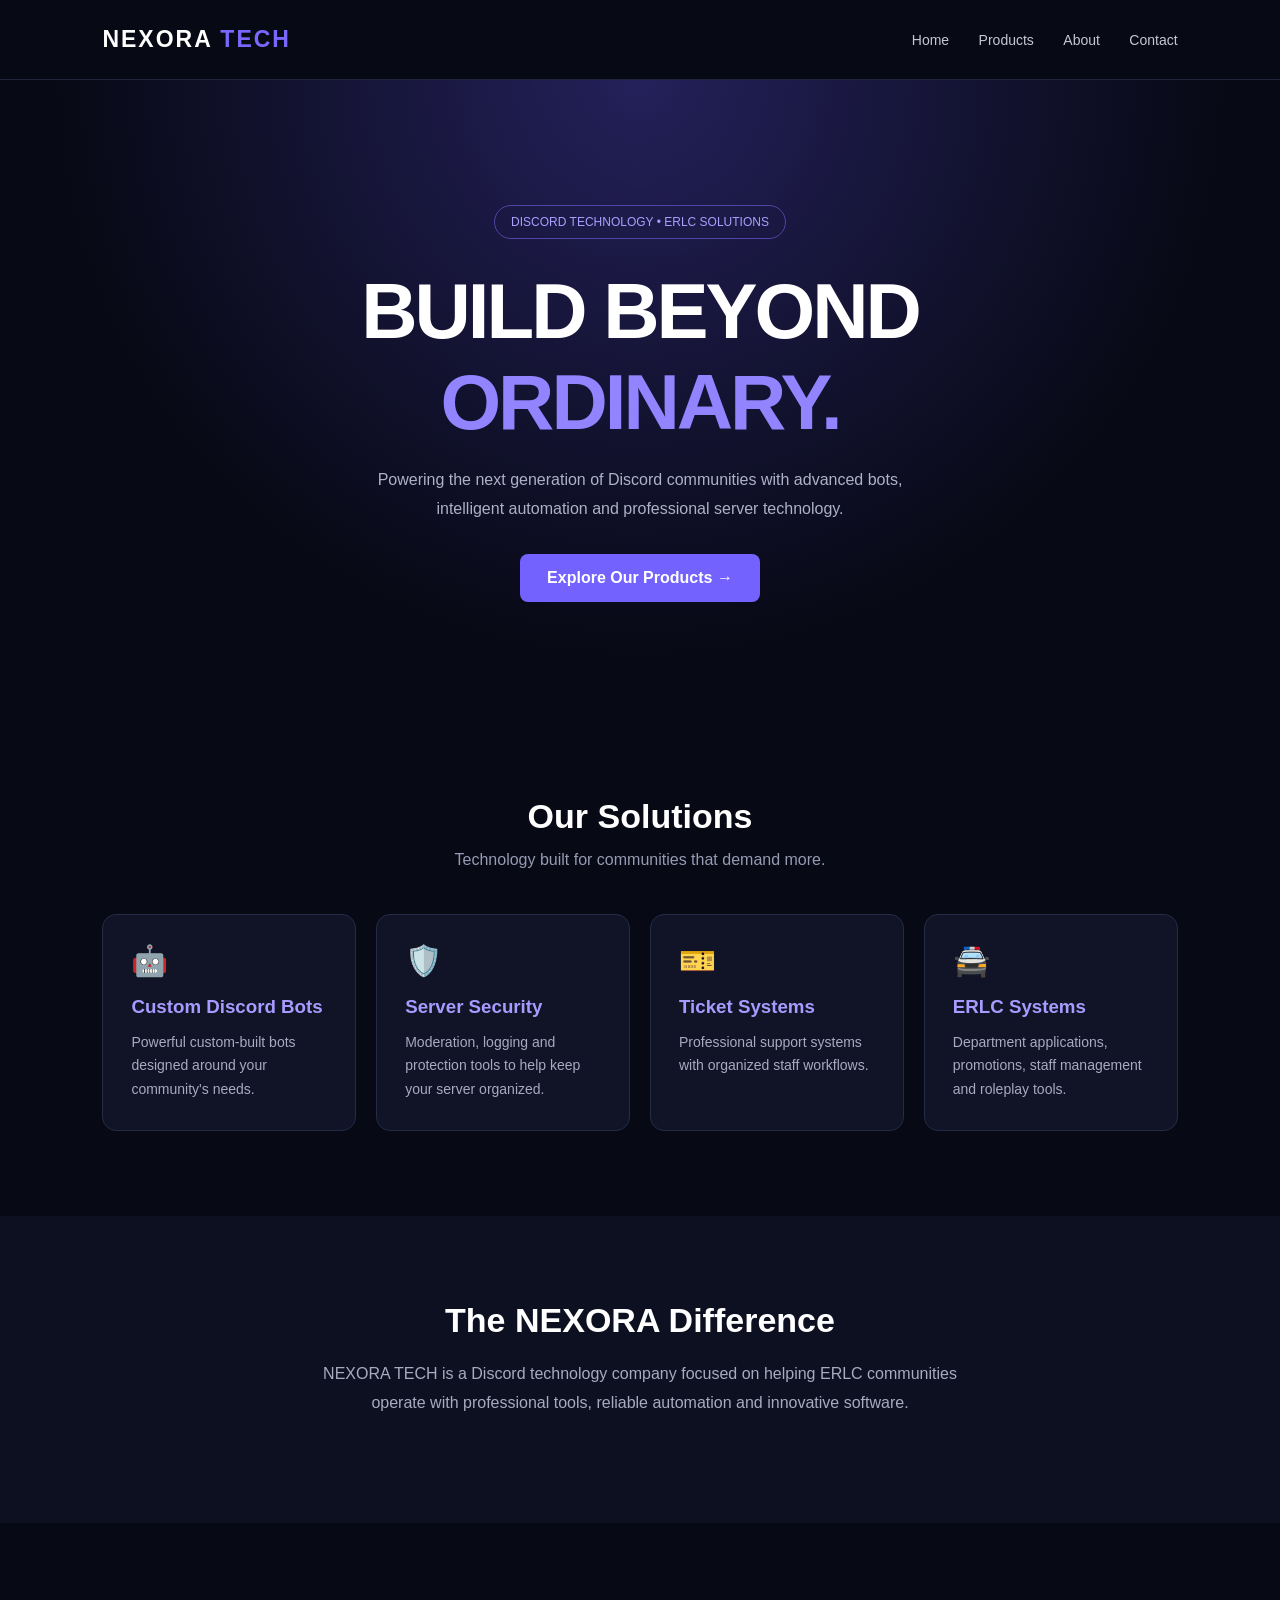
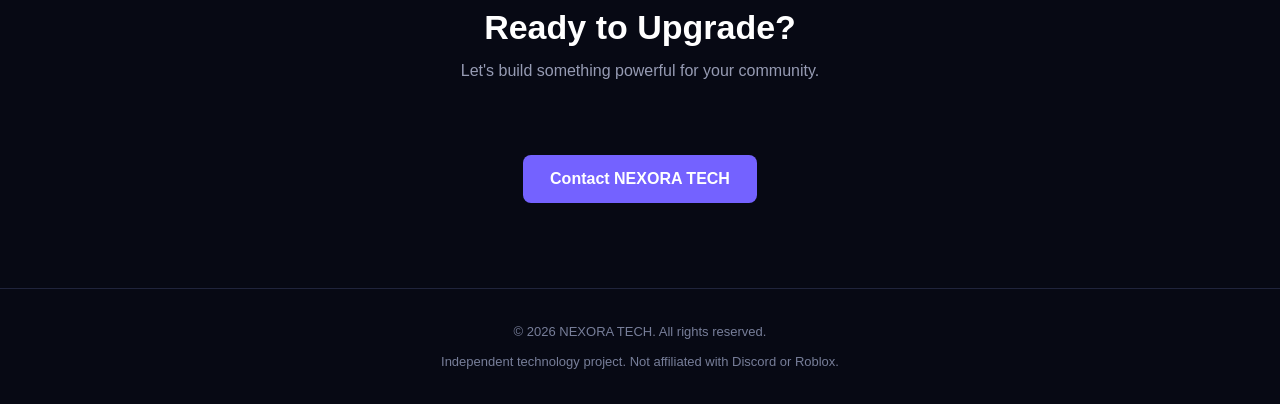
==== index.html @ 5417d14b "Create initial index.html for NEXORA TECH website Initial HTML structure for NEXORA TECH website, in" ====
<!DOCTYPE html>
<html lang="en">
<head>
<meta charset="UTF-8">
<meta name="viewport" content="width=device-width, initial-scale=1.0">
<title>NEXORA TECH | Discord Technology</title>
<meta name="description" content="Premium Discord bots, automation and ERLC technology by NEXORA TECH.">
<style>
*{margin:0;padding:0;box-sizing:border-box}
body{font-family:Arial,sans-serif;background:#070914;color:#fff}
header{height:80px;display:flex;align-items:center;justify-content:space-between;padding:0 8%;border-bottom:1px solid #20243c}
.logo{font-size:23px;font-weight:900;letter-spacing:2px}
.logo span{color:#7868ff}
nav a{color:#c5c7d7;text-decoration:none;margin-left:25px;font-size:14px}
nav a:hover{color:#9385ff}
.hero{text-align:center;padding:125px 20px 110px;background:radial-gradient(ellipse at top,#24205a 0%,#070914 65%)}
.tag{color:#a99fff;border:1px solid #5044a5;padding:9px 16px;border-radius:30px;font-size:12px;display:inline-block}
h1{font-size:clamp(42px,8vw,78px);margin:27px 0 18px;letter-spacing:-3px}
h1 span{color:#9283ff}
.hero p{color:#aeb1c7;max-width:580px;margin:auto;line-height:1.8}
.btn{display:inline-block;margin-top:30px;padding:15px 27px;border-radius:8px;background:#7462ff;color:white;text-decoration:none;font-weight:bold}
section{padding:85px 8%}
.heading{text-align:center;font-size:34px;margin-bottom:15px}
.sub{text-align:center;color:#969bb3;margin-bottom:45px}
.cards{display:grid;grid-template-columns:repeat(auto-fit,minmax(220px,1fr));gap:20px}
.card{background:#101426;border:1px solid #252b47;padding:28px;border-radius:14px}
.card h3{margin-bottom:13px;color:#a99aff}
.card p{color:#a7abc0;line-height:1.7;font-size:14px}
.card .icon{font-size:30px;margin-bottom:18px}
.about{text-align:center;background:#0c1020}
.about p{max-width:650px;margin:20px auto;color:#a7abc0;line-height:1.8}
footer{text-align:center;padding:35px;color:#777e99;border-top:1px solid #20243c;font-size:13px}
@media(max-width:650px){header{padding:0 5%}nav a{margin-left:10px;font-size:12px}.logo{font-size:17px}}
</style>
</head>
<body>
<header>
<div class="logo">NEXORA <span>TECH</span></div>
<nav>
<a href="#home">Home</a>
<a href="#products">Products</a>
<a href="#about">About</a>
<a href="#contact">Contact</a>
</nav>
</header>

<main>
<div class="hero" id="home">
<div class="tag">DISCORD TECHNOLOGY • ERLC SOLUTIONS</div>
<h1>BUILD BEYOND<br><span>ORDINARY.</span></h1>
<p>Powering the next generation of Discord communities with advanced bots, intelligent automation and professional server technology.</p>
<a class="btn" href="#products">Explore Our Products →</a>
</div>

<section id="products">
<h2 class="heading">Our Solutions</h2>
<p class="sub">Technology built for communities that demand more.</p>
<div class="cards">
<div class="card"><div class="icon">🤖</div><h3>Custom Discord Bots</h3><p>Powerful custom-built bots designed around your community's needs.</p></div>
<div class="card"><div class="icon">🛡️</div><h3>Server Security</h3><p>Moderation, logging and protection tools to help keep your server organized.</p></div>
<div class="card"><div class="icon">🎫</div><h3>Ticket Systems</h3><p>Professional support systems with organized staff workflows.</p></div>
<div class="card"><div class="icon">🚔</div><h3>ERLC Systems</h3><p>Department applications, promotions, staff management and roleplay tools.</p></div>
</div>
</section>

<section class="about" id="about">
<h2 class="heading">The NEXORA Difference</h2>
<p>NEXORA TECH is a Discord technology company focused on helping ERLC communities operate with professional tools, reliable automation and innovative software.</p>
</section>

<section id="contact">
<h2 class="heading">Ready to Upgrade?</h2>
<p class="sub">Let's build something powerful for your community.</p>
<div style="text-align:center">
<a class="btn" href="mailto:contact@nexoratech.com">Contact NEXORA TECH</a>
</div>
</section>
</main>

<footer>
© 2026 NEXORA TECH. All rights reserved.<br><br>
Independent technology project. Not affiliated with Discord or Roblox.
</footer>
</body>
</html>
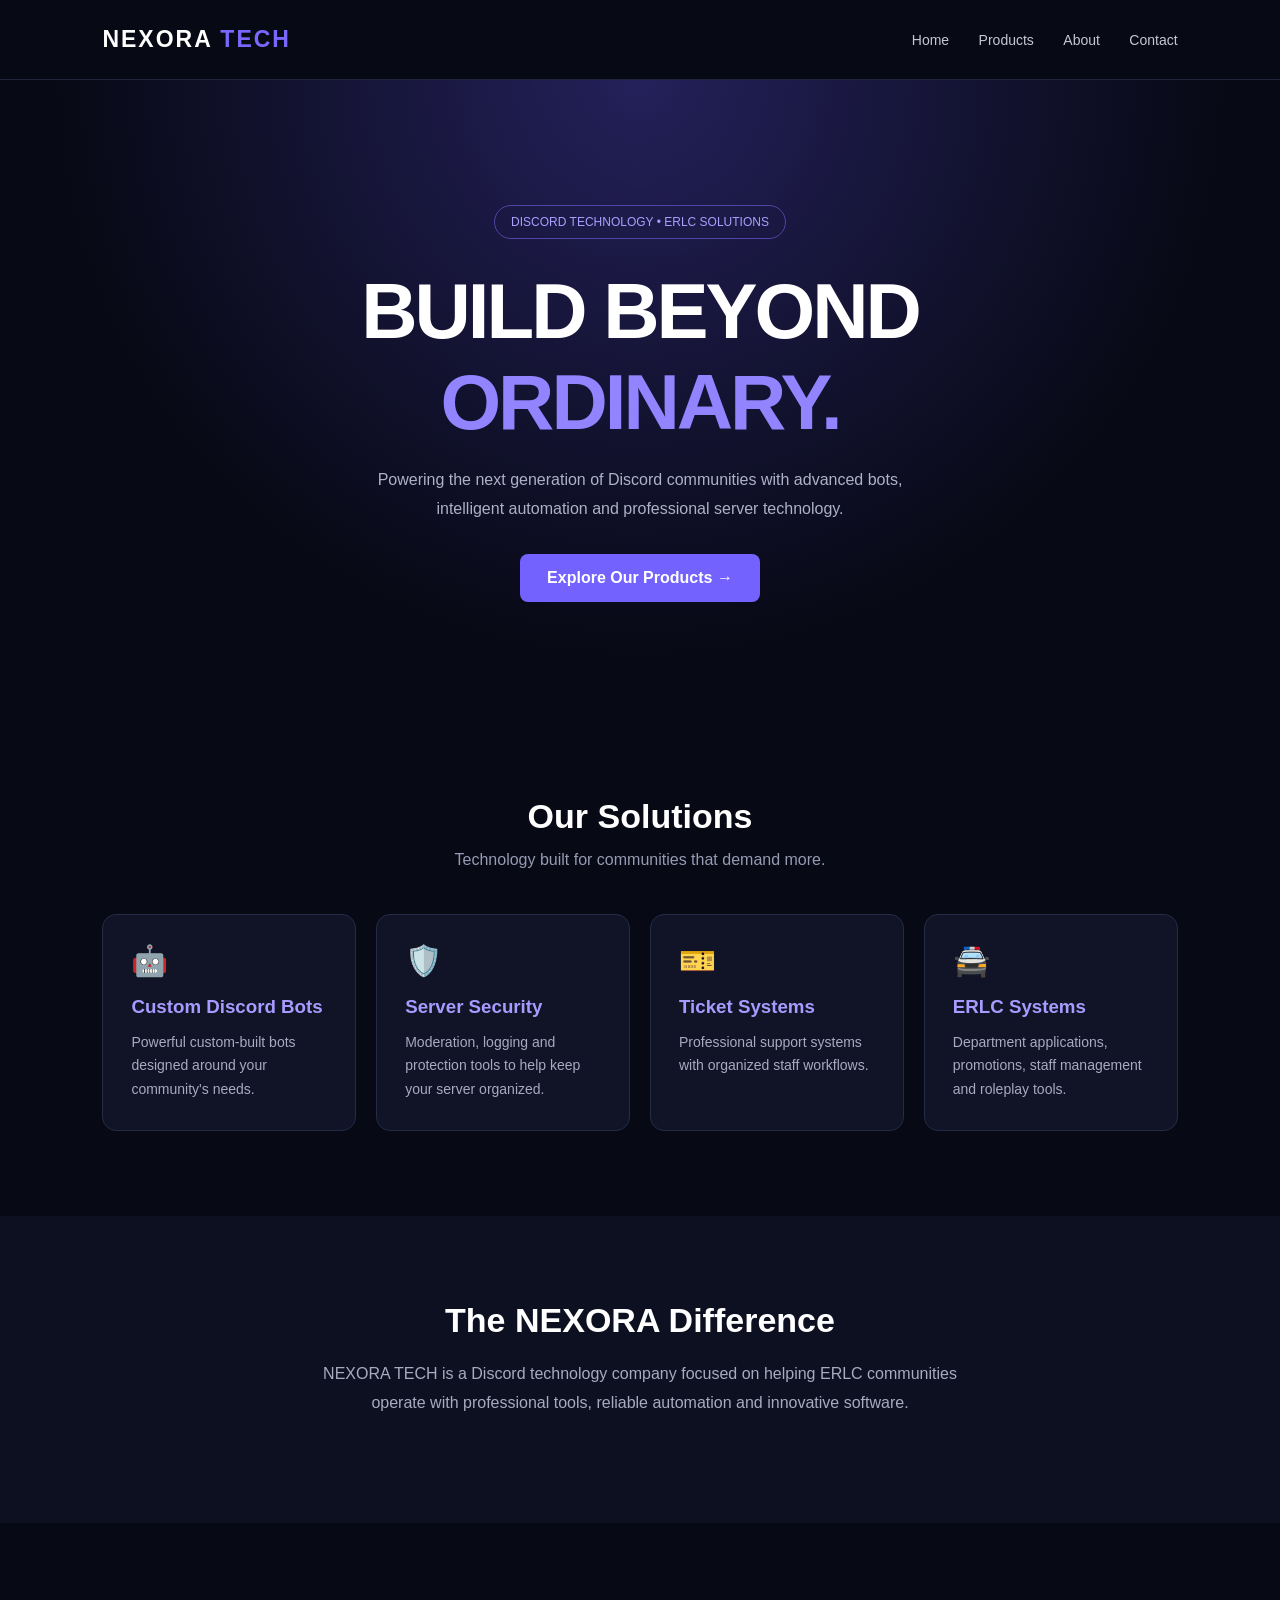
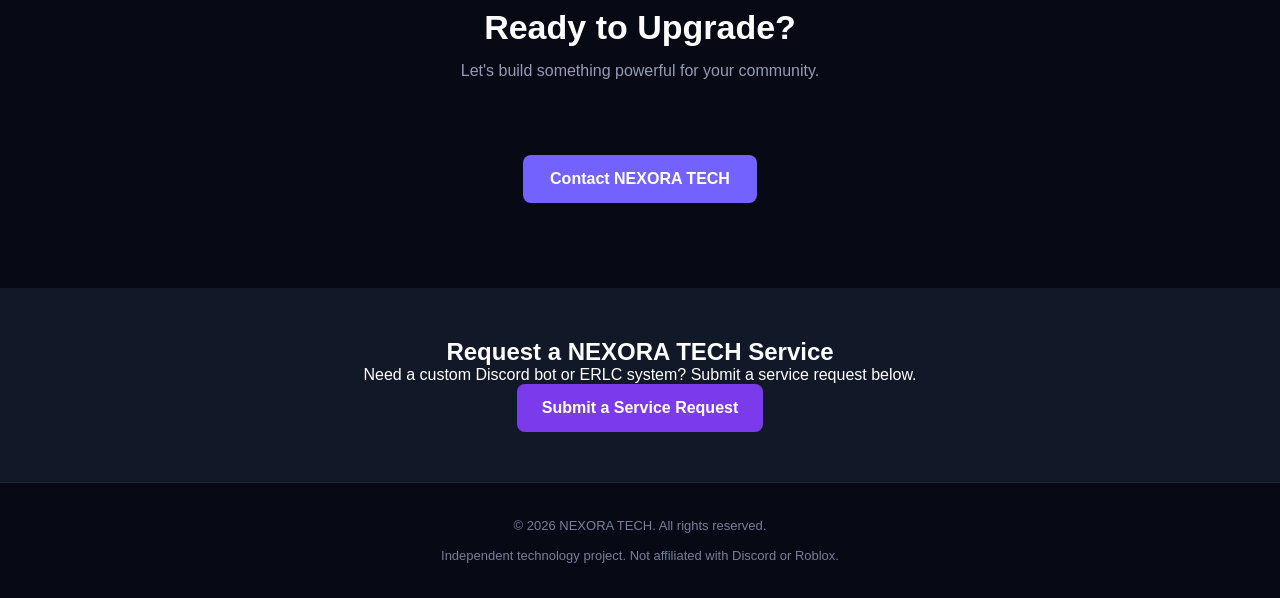
==== commit 7e4bf015: "Add service request section to index.html Added a new section for service requests with a link to a " ====
--- a/index.html
+++ b/index.html
@@ -78,6 +78,19 @@
 </section>
 </main>
 
+  
+<section id="request-service" style="padding:50px 20px;text-align:center;background:#111827;color:white;">
+  <h2>Request a NEXORA TECH Service</h2>
+  <p>Need a custom Discord bot or ERLC system? Submit a service request below.</p>
+  <a href="https://docs.google.com/forms/d/e/1FAIpQLSdW0A4r1EnshgJ032KS83KvMy4YFZ7Mu1uEO_JJKxbByGNhKQ/viewform?usp=header"
+     target="_blank"
+     rel="noopener noreferrer"
+     style="display:inline-block;padding:15px 25px;background:#7c3aed;color:white;text-decoration:none;border-radius:8px;font-weight:bold;">
+    Submit a Service Request
+  </a>
+</section>
+
+
 <footer>
 © 2026 NEXORA TECH. All rights reserved.<br><br>
 Independent technology project. Not affiliated with Discord or Roblox.
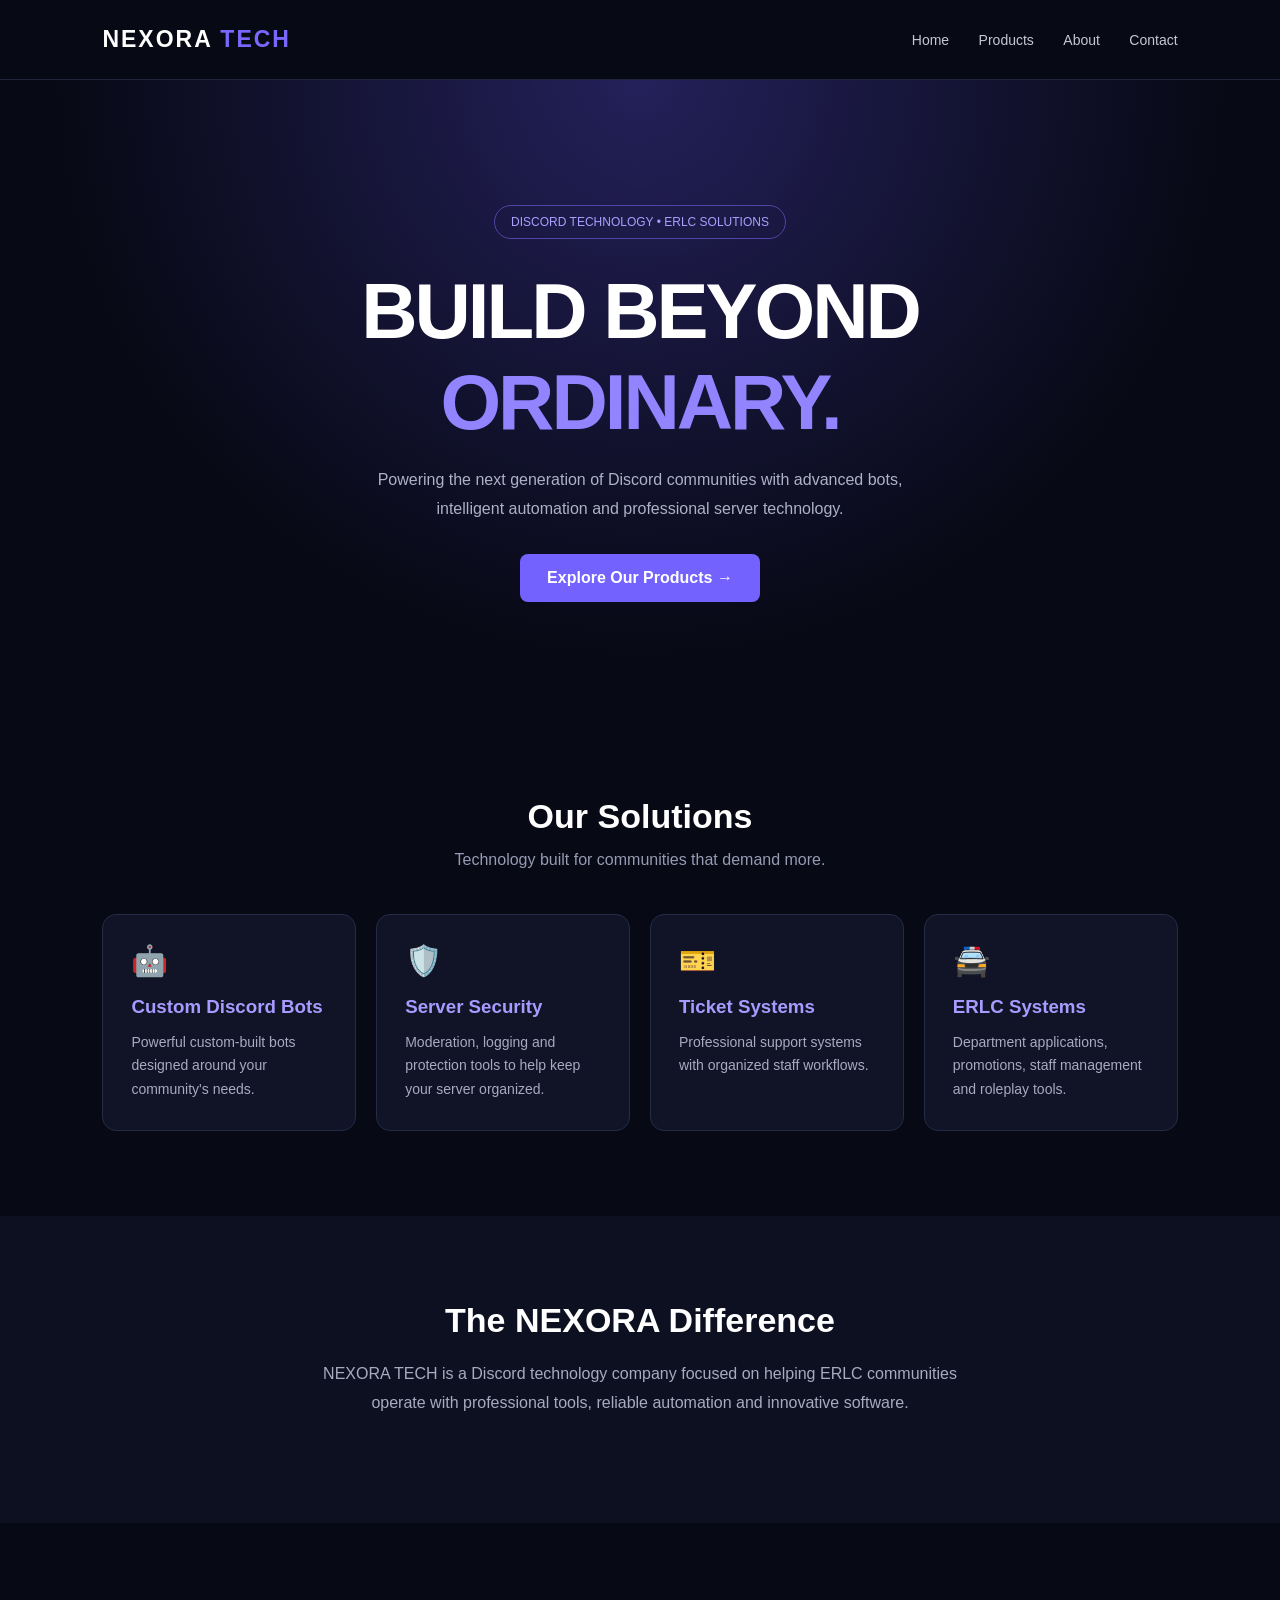
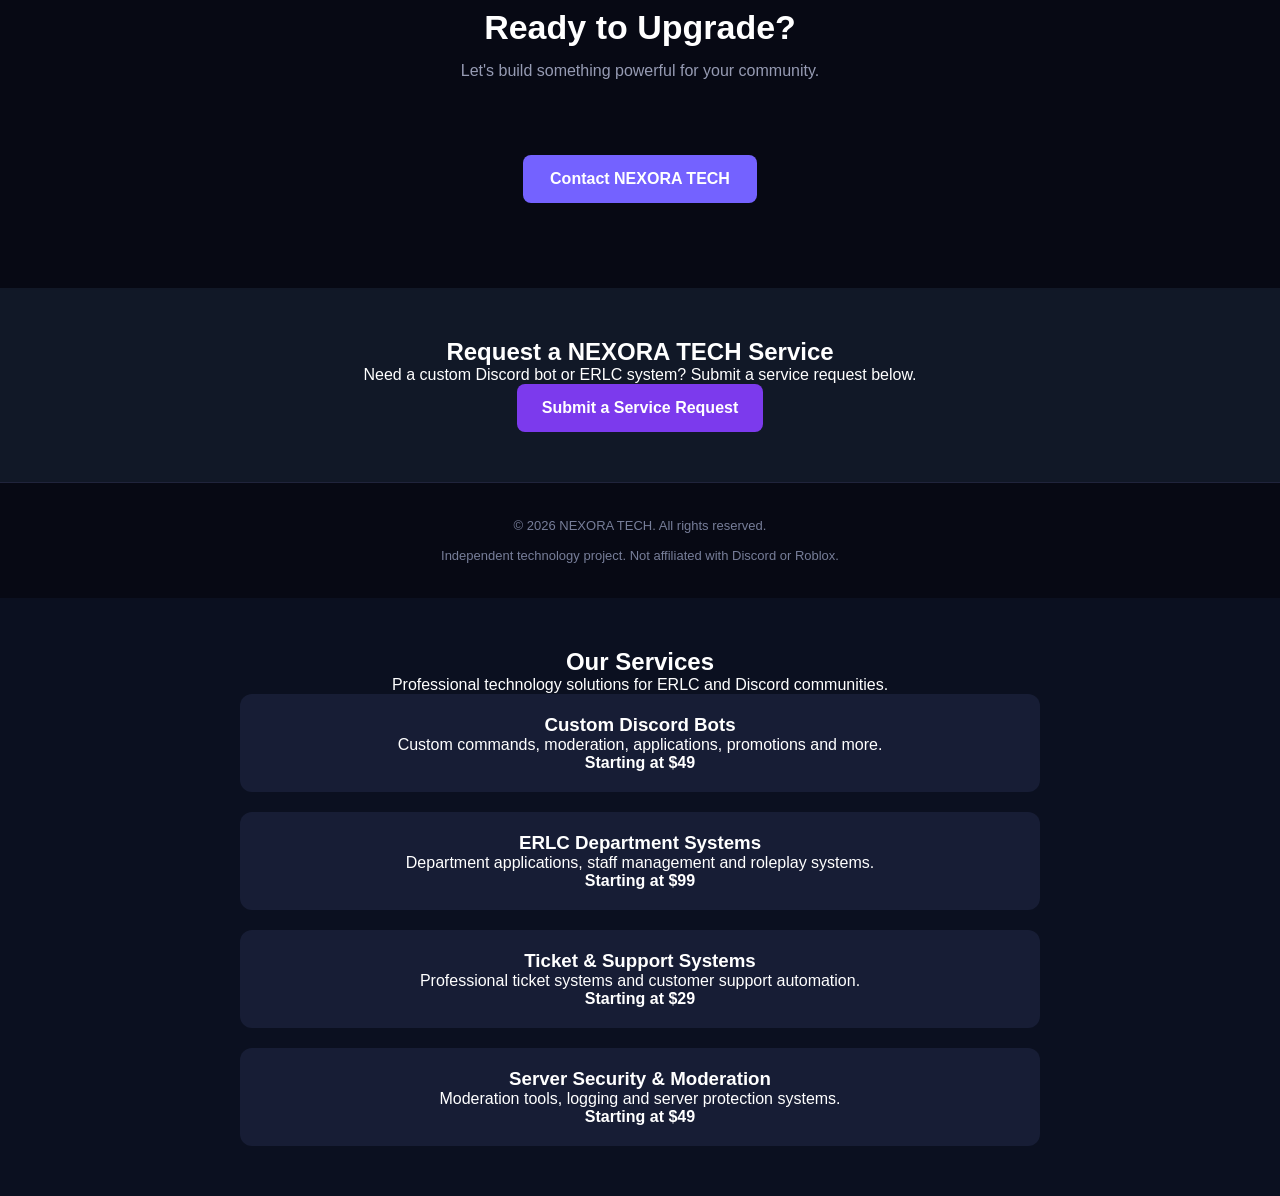
==== commit 90778496: "Update index.html" ====
--- a/index.html
+++ b/index.html
@@ -95,5 +95,37 @@
 © 2026 NEXORA TECH. All rights reserved.<br><br>
 Independent technology project. Not affiliated with Discord or Roblox.
 </footer>
+  <section id="services" style="padding:50px 20px;background:#0b1020;color:white;text-align:center;">
+  <h2>Our Services</h2>
+  <p>Professional technology solutions for ERLC and Discord communities.</p>
+
+  <div style="max-width:800px;margin:auto;display:grid;gap:20px;">
+
+    <div style="padding:20px;background:#171d35;border-radius:12px;">
+      <h3>Custom Discord Bots</h3>
+      <p>Custom commands, moderation, applications, promotions and more.</p>
+      <strong>Starting at $49</strong>
+    </div>
+
+    <div style="padding:20px;background:#171d35;border-radius:12px;">
+      <h3>ERLC Department Systems</h3>
+      <p>Department applications, staff management and roleplay systems.</p>
+      <strong>Starting at $99</strong>
+    </div>
+
+    <div style="padding:20px;background:#171d35;border-radius:12px;">
+      <h3>Ticket & Support Systems</h3>
+      <p>Professional ticket systems and customer support automation.</p>
+      <strong>Starting at $29</strong>
+    </div>
+
+    <div style="padding:20px;background:#171d35;border-radius:12px;">
+      <h3>Server Security & Moderation</h3>
+      <p>Moderation tools, logging and server protection systems.</p>
+      <strong>Starting at $49</strong>
+    </div>
+
+  </div>
+</section>
 </body>
 </html>
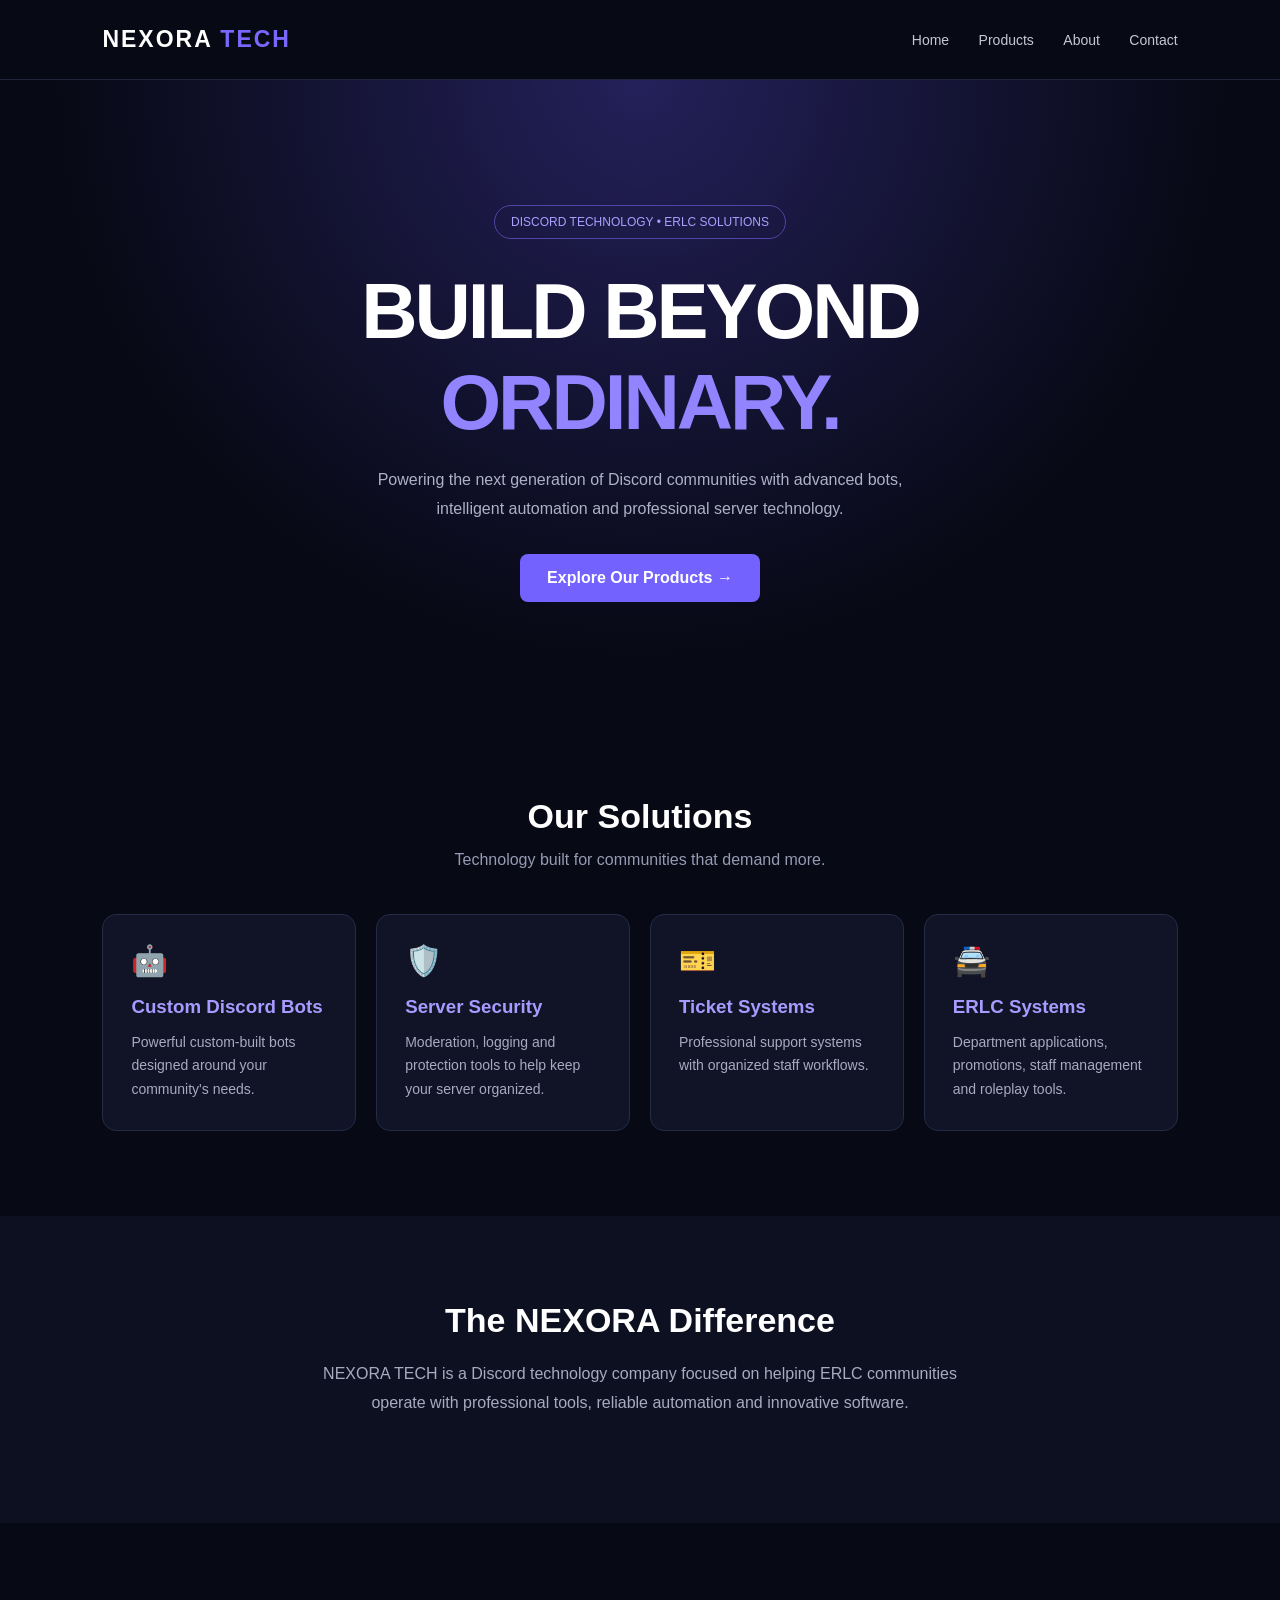
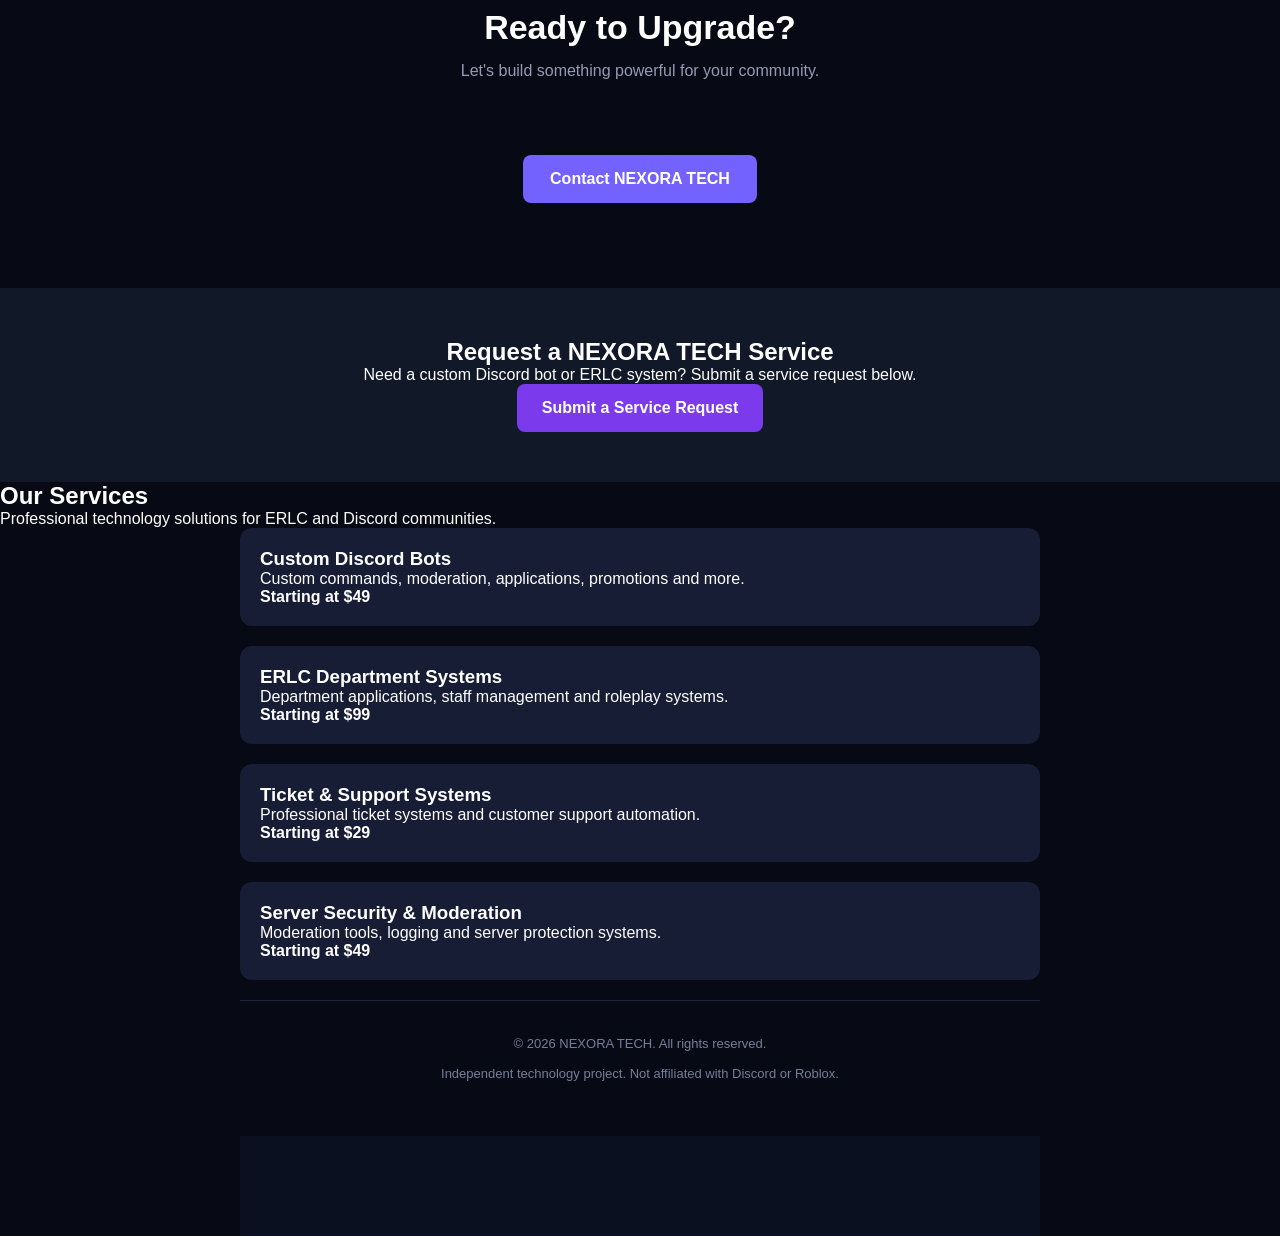
==== commit 72d08f78: "Restore footer and update services section Restored footer section and adjusted services section." ====
--- a/index.html
+++ b/index.html
@@ -89,14 +89,7 @@
     Submit a Service Request
   </a>
 </section>
-
-
-<footer>
-© 2026 NEXORA TECH. All rights reserved.<br><br>
-Independent technology project. Not affiliated with Discord or Roblox.
-</footer>
-  <section id="services" style="padding:50px 20px;background:#0b1020;color:white;text-align:center;">
-  <h2>Our Services</h2>
+<h2>Our Services</h2>
   <p>Professional technology solutions for ERLC and Discord communities.</p>
 
   <div style="max-width:800px;margin:auto;display:grid;gap:20px;">
@@ -125,6 +118,13 @@
       <strong>Starting at $49</strong>
     </div>
 
+
+<footer>
+© 2026 NEXORA TECH. All rights reserved.<br><br>
+Independent technology project. Not affiliated with Discord or Roblox.
+</footer>
+  <section id="services" style="padding:50px 20px;background:#0b1020;color:white;text-align:center;">
+  
   </div>
 </section>
 </body>
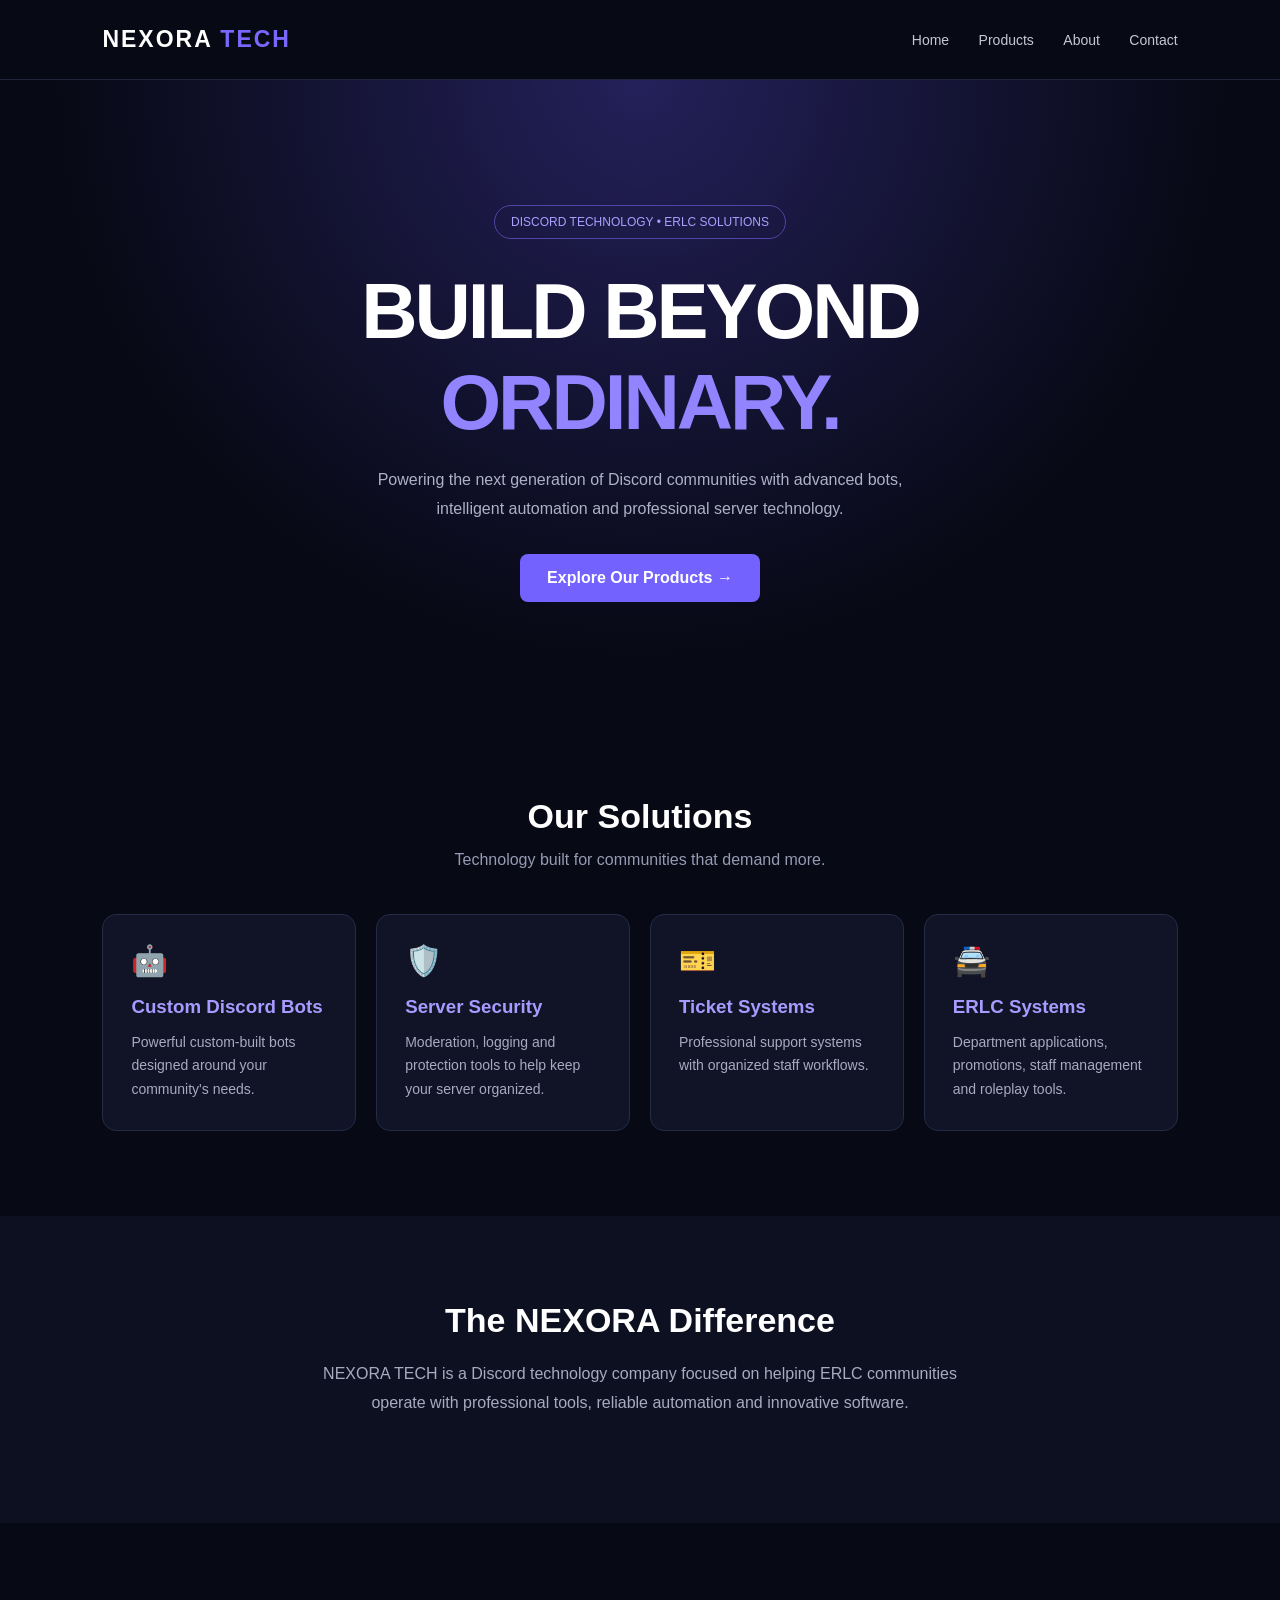
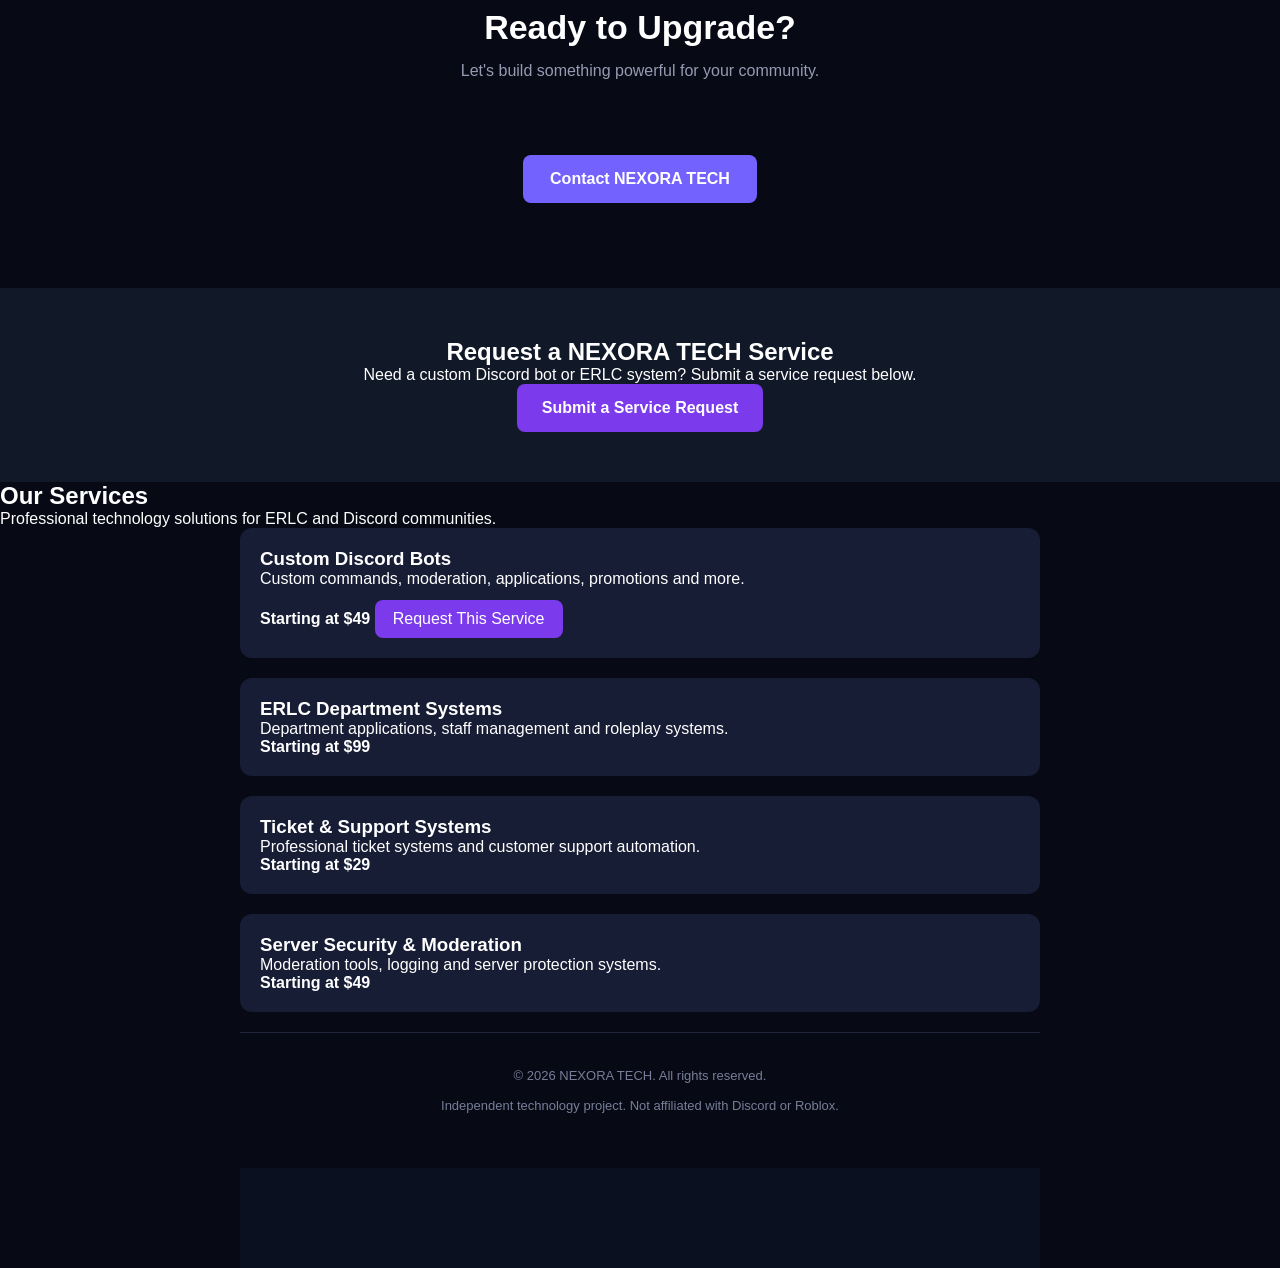
==== commit 4a3a4bb3: "Add service request link for custom Discord bots" ====
--- a/index.html
+++ b/index.html
@@ -89,7 +89,9 @@
     Submit a Service Request
   </a>
 </section>
-<h2>Our Services</h2>
+
+
+                          <h2>Our Services</h2>
   <p>Professional technology solutions for ERLC and Discord communities.</p>
 
   <div style="max-width:800px;margin:auto;display:grid;gap:20px;">
@@ -98,6 +100,7 @@
       <h3>Custom Discord Bots</h3>
       <p>Custom commands, moderation, applications, promotions and more.</p>
       <strong>Starting at $49</strong>
+      <a href="https://docs.google.com/forms/d/e/1FAIpQLSdW0A4r1EnshgJ032KS83KvMy4YFZ7Mu1uEO_JJKxbByGNhKQ/viewform?usp=header" target="_blank" style="display:inline-block;margin-top:12px;padding:10px 18px;background:#7c3aed;color:white;text-decoration:none;border-radius:8px;">Request This Service</a>
     </div>
 
     <div style="padding:20px;background:#171d35;border-radius:12px;">
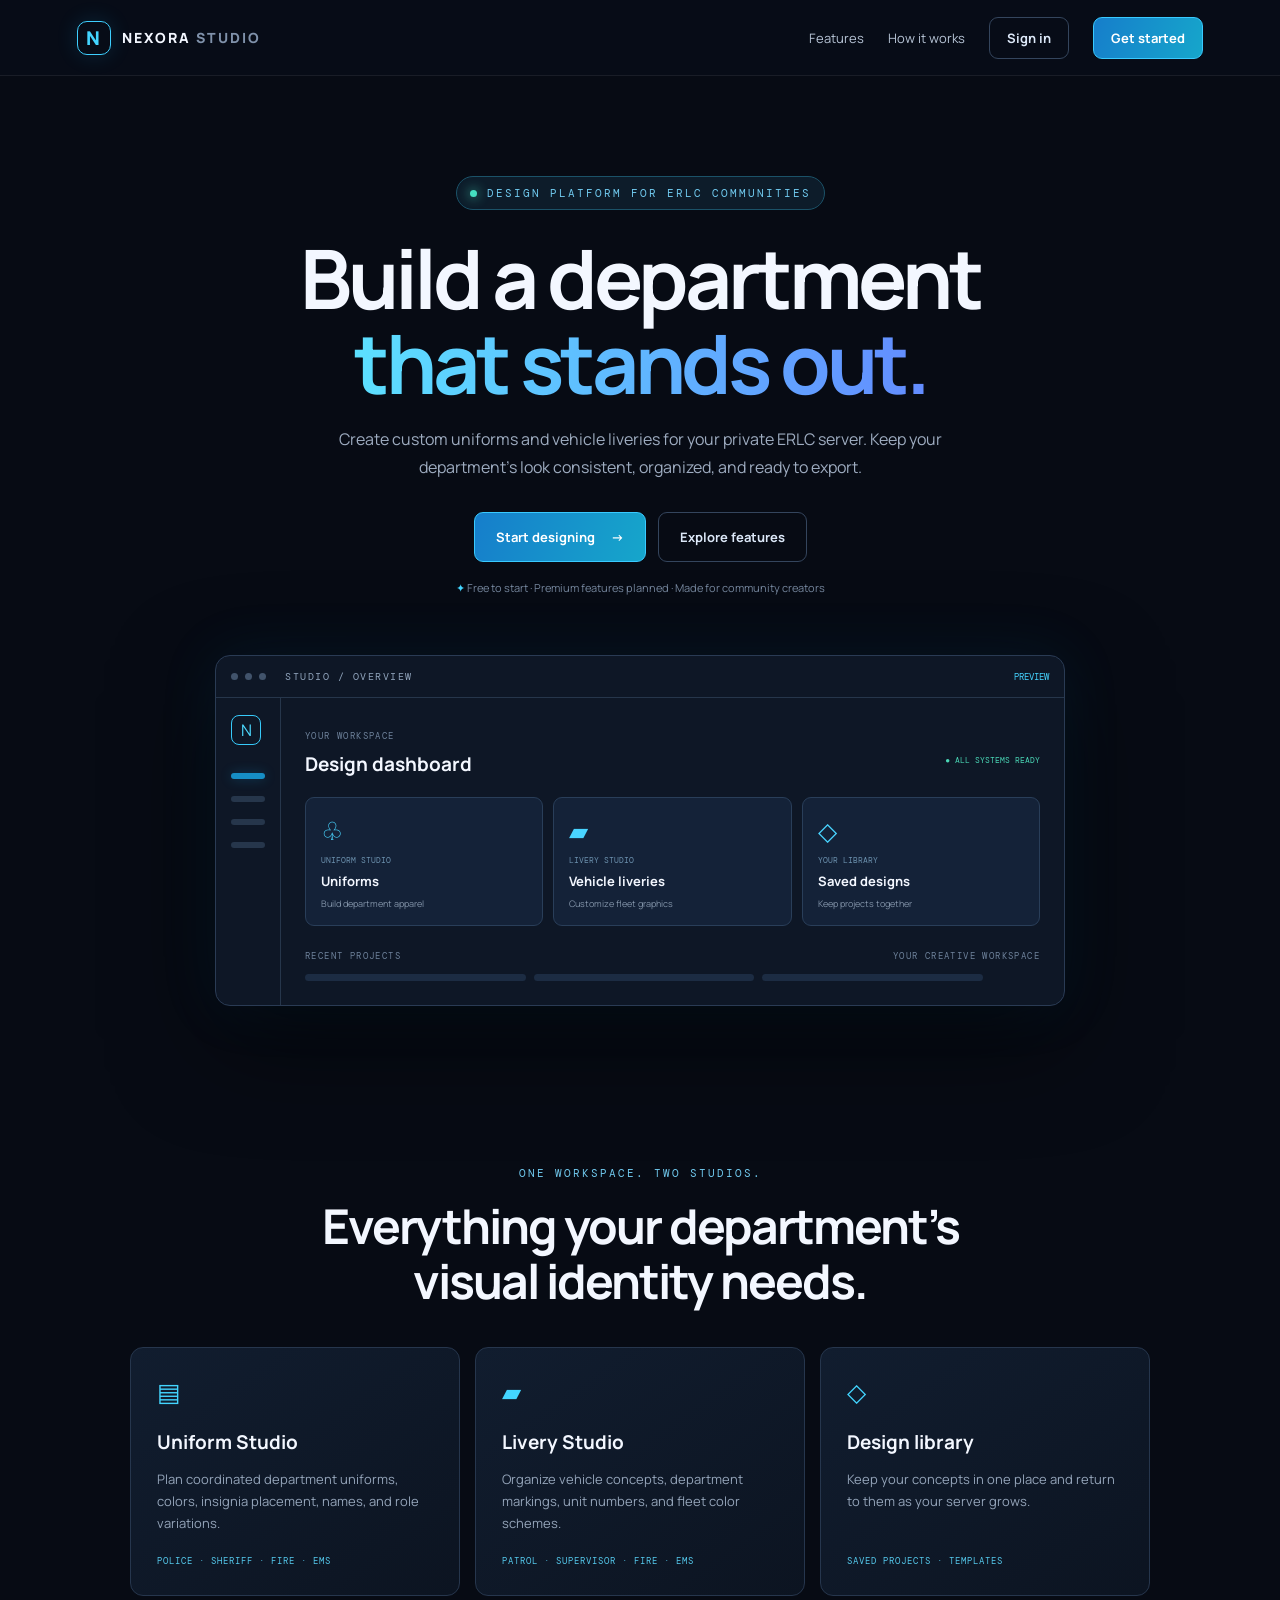
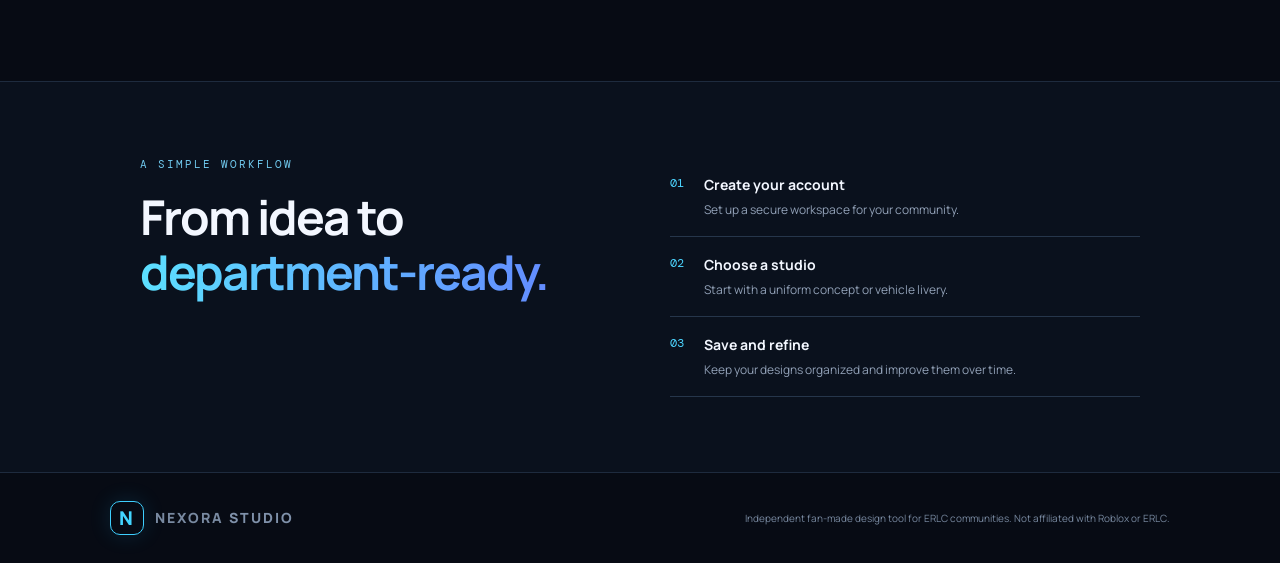
==== commit 9c958619: "Add files via upload" ====
--- a/index.html
+++ b/index.html
@@ -1,134 +1,35 @@
-
-<!DOCTYPE html>
+<!doctype html>
 <html lang="en">
 <head>
-<meta charset="UTF-8">
-<meta name="viewport" content="width=device-width, initial-scale=1.0">
-<title>NEXORA TECH | Discord Technology</title>
-<meta name="description" content="Premium Discord bots, automation and ERLC technology by NEXORA TECH.">
-<style>
-*{margin:0;padding:0;box-sizing:border-box}
-body{font-family:Arial,sans-serif;background:#070914;color:#fff}
-header{height:80px;display:flex;align-items:center;justify-content:space-between;padding:0 8%;border-bottom:1px solid #20243c}
-.logo{font-size:23px;font-weight:900;letter-spacing:2px}
-.logo span{color:#7868ff}
-nav a{color:#c5c7d7;text-decoration:none;margin-left:25px;font-size:14px}
-nav a:hover{color:#9385ff}
-.hero{text-align:center;padding:125px 20px 110px;background:radial-gradient(ellipse at top,#24205a 0%,#070914 65%)}
-.tag{color:#a99fff;border:1px solid #5044a5;padding:9px 16px;border-radius:30px;font-size:12px;display:inline-block}
-h1{font-size:clamp(42px,8vw,78px);margin:27px 0 18px;letter-spacing:-3px}
-h1 span{color:#9283ff}
-.hero p{color:#aeb1c7;max-width:580px;margin:auto;line-height:1.8}
-.btn{display:inline-block;margin-top:30px;padding:15px 27px;border-radius:8px;background:#7462ff;color:white;text-decoration:none;font-weight:bold}
-section{padding:85px 8%}
-.heading{text-align:center;font-size:34px;margin-bottom:15px}
-.sub{text-align:center;color:#969bb3;margin-bottom:45px}
-.cards{display:grid;grid-template-columns:repeat(auto-fit,minmax(220px,1fr));gap:20px}
-.card{background:#101426;border:1px solid #252b47;padding:28px;border-radius:14px}
-.card h3{margin-bottom:13px;color:#a99aff}
-.card p{color:#a7abc0;line-height:1.7;font-size:14px}
-.card .icon{font-size:30px;margin-bottom:18px}
-.about{text-align:center;background:#0c1020}
-.about p{max-width:650px;margin:20px auto;color:#a7abc0;line-height:1.8}
-footer{text-align:center;padding:35px;color:#777e99;border-top:1px solid #20243c;font-size:13px}
-@media(max-width:650px){header{padding:0 5%}nav a{margin-left:10px;font-size:12px}.logo{font-size:17px}}
-</style>
+<meta charset="utf-8"><meta name="viewport" content="width=device-width,initial-scale=1">
+<title>NEXORA Studio — ERLC Design Suite</title>
+<link rel="stylesheet" href="styles.css">
 </head>
 <body>
-<header>
-<div class="logo">NEXORA <span>TECH</span></div>
-<nav>
-<a href="#home">Home</a>
-<a href="#products">Products</a>
-<a href="#about">About</a>
-<a href="#contact">Contact</a>
-</nav>
+<header class="topbar">
+  <a class="brand" href="index.html"><span class="brand-mark">N</span><span>NEXORA<span class="muted"> STUDIO</span></span></a>
+  <nav><a href="#features">Features</a><a href="#workflow">How it works</a><a class="button button-ghost" href="login.html">Sign in</a><a class="button" href="login.html#register">Get started</a></nav>
 </header>
-
 <main>
-<div class="hero" id="home">
-<div class="tag">DISCORD TECHNOLOGY • ERLC SOLUTIONS</div>
-<h1>BUILD BEYOND<br><span>ORDINARY.</span></h1>
-<p>Powering the next generation of Discord communities with advanced bots, intelligent automation and professional server technology.</p>
-<a class="btn" href="#products">Explore Our Products →</a>
-</div>
-
-<section id="products">
-<h2 class="heading">Our Solutions</h2>
-<p class="sub">Technology built for communities that demand more.</p>
-<div class="cards">
-<div class="card"><div class="icon">🤖</div><h3>Custom Discord Bots</h3><p>Powerful custom-built bots designed around your community's needs.</p></div>
-<div class="card"><div class="icon">🛡️</div><h3>Server Security</h3><p>Moderation, logging and protection tools to help keep your server organized.</p></div>
-<div class="card"><div class="icon">🎫</div><h3>Ticket Systems</h3><p>Professional support systems with organized staff workflows.</p></div>
-<div class="card"><div class="icon">🚔</div><h3>ERLC Systems</h3><p>Department applications, promotions, staff management and roleplay tools.</p></div>
-</div>
-</section>
-
-<section class="about" id="about">
-<h2 class="heading">The NEXORA Difference</h2>
-<p>NEXORA TECH is a Discord technology company focused on helping ERLC communities operate with professional tools, reliable automation and innovative software.</p>
-</section>
-
-<section id="contact">
-<h2 class="heading">Ready to Upgrade?</h2>
-<p class="sub">Let's build something powerful for your community.</p>
-<div style="text-align:center">
-<a class="btn" href="mailto:contact@nexoratech.com">Contact NEXORA TECH</a>
-</div>
-</section>
-</main>
-
-  
-<section id="request-service" style="padding:50px 20px;text-align:center;background:#111827;color:white;">
-  <h2>Request a NEXORA TECH Service</h2>
-  <p>Need a custom Discord bot or ERLC system? Submit a service request below.</p>
-  <a href="https://docs.google.com/forms/d/e/1FAIpQLSdW0A4r1EnshgJ032KS83KvMy4YFZ7Mu1uEO_JJKxbByGNhKQ/viewform?usp=header"
-     target="_blank"
-     rel="noopener noreferrer"
-     style="display:inline-block;padding:15px 25px;background:#7c3aed;color:white;text-decoration:none;border-radius:8px;font-weight:bold;">
-    Submit a Service Request
-  </a>
-</section>
-
-
-                          <h2>Our Services</h2>
-  <p>Professional technology solutions for ERLC and Discord communities.</p>
-
-  <div style="max-width:800px;margin:auto;display:grid;gap:20px;">
-
-    <div style="padding:20px;background:#171d35;border-radius:12px;">
-      <h3>Custom Discord Bots</h3>
-      <p>Custom commands, moderation, applications, promotions and more.</p>
-      <strong>Starting at $49</strong>
-      <a href="https://docs.google.com/forms/d/e/1FAIpQLSdW0A4r1EnshgJ032KS83KvMy4YFZ7Mu1uEO_JJKxbByGNhKQ/viewform?usp=header" target="_blank" style="display:inline-block;margin-top:12px;padding:10px 18px;background:#7c3aed;color:white;text-decoration:none;border-radius:8px;">Request This Service</a>
-    </div>
-
-    <div style="padding:20px;background:#171d35;border-radius:12px;">
-      <h3>ERLC Department Systems</h3>
-      <p>Department applications, staff management and roleplay systems.</p>
-      <strong>Starting at $99</strong>
-    </div>
-
-    <div style="padding:20px;background:#171d35;border-radius:12px;">
-      <h3>Ticket & Support Systems</h3>
-      <p>Professional ticket systems and customer support automation.</p>
-      <strong>Starting at $29</strong>
-    </div>
-
-    <div style="padding:20px;background:#171d35;border-radius:12px;">
-      <h3>Server Security & Moderation</h3>
-      <p>Moderation tools, logging and server protection systems.</p>
-      <strong>Starting at $49</strong>
-    </div>
-
-
-<footer>
-© 2026 NEXORA TECH. All rights reserved.<br><br>
-Independent technology project. Not affiliated with Discord or Roblox.
-</footer>
-  <section id="services" style="padding:50px 20px;background:#0b1020;color:white;text-align:center;">
-  
+<section class="hero">
+  <div class="eyebrow"><span class="pulse"></span> DESIGN PLATFORM FOR ERLC COMMUNITIES</div>
+  <h1>Build a department<br><span class="gradient">that stands out.</span></h1>
+  <p class="hero-copy">Create custom uniforms and vehicle liveries for your private ERLC server. Keep your department’s look consistent, organized, and ready to export.</p>
+  <div class="hero-actions"><a class="button button-large" href="login.html#register">Start designing <span>→</span></a><a class="button button-ghost button-large" href="#features">Explore features</a></div>
+  <div class="hero-note"><span>✦</span> Free to start · Premium features planned · Made for community creators</div>
+  <div class="preview-window">
+    <div class="window-bar"><span></span><span></span><span></span><b>STUDIO / OVERVIEW</b><small>PREVIEW</small></div>
+    <div class="preview-grid"><div class="preview-side"><div class="mini-logo">N</div><div class="side-line active"></div><div class="side-line"></div><div class="side-line"></div><div class="side-line"></div></div>
+    <div class="preview-main"><div class="preview-heading"><div><small>YOUR WORKSPACE</small><h3>Design dashboard</h3></div><span class="status">● ALL SYSTEMS READY</span></div>
+      <div class="preview-cards"><div class="mock-card"><div class="mock-icon">♧</div><small>UNIFORM STUDIO</small><strong>Uniforms</strong><span>Build department apparel</span></div><div class="mock-card"><div class="mock-icon">▰</div><small>LIVERY STUDIO</small><strong>Vehicle liveries</strong><span>Customize fleet graphics</span></div><div class="mock-card"><div class="mock-icon">◇</div><small>YOUR LIBRARY</small><strong>Saved designs</strong><span>Keep projects together</span></div></div>
+      <div class="preview-footer"><span>RECENT PROJECTS</span><span>YOUR CREATIVE WORKSPACE</span></div><div class="skeleton-row"><i></i><i></i><i></i></div>
+    </div></div>
   </div>
 </section>
-</body>
-</html>
+<section class="section" id="features"><div class="section-kicker">ONE WORKSPACE. TWO STUDIOS.</div><h2>Everything your department’s<br>visual identity needs.</h2>
+<div class="feature-grid"><article class="feature-card"><div class="feature-symbol">▤</div><h3>Uniform Studio</h3><p>Plan coordinated department uniforms, colors, insignia placement, names, and role variations.</p><span>POLICE · SHERIFF · FIRE · EMS</span></article><article class="feature-card"><div class="feature-symbol">▰</div><h3>Livery Studio</h3><p>Organize vehicle concepts, department markings, unit numbers, and fleet color schemes.</p><span>PATROL · SUPERVISOR · FIRE · EMS</span></article><article class="feature-card"><div class="feature-symbol">◇</div><h3>Design library</h3><p>Keep your concepts in one place and return to them as your server grows.</p><span>SAVED PROJECTS · TEMPLATES</span></article></div>
+</section>
+<section class="workflow" id="workflow"><div><div class="section-kicker">A SIMPLE WORKFLOW</div><h2>From idea to<br><span class="gradient">department-ready.</span></h2></div><div class="steps"><div><b>01</b><span><strong>Create your account</strong><small>Set up a secure workspace for your community.</small></span></div><div><b>02</b><span><strong>Choose a studio</strong><small>Start with a uniform concept or vehicle livery.</small></span></div><div><b>03</b><span><strong>Save and refine</strong><small>Keep your designs organized and improve them over time.</small></span></div></div></section>
+</main>
+<footer><a class="brand" href="index.html"><span class="brand-mark">N</span><span>NEXORA<span class="muted"> STUDIO</span></span></a><span>Independent fan-made design tool for ERLC communities. Not affiliated with Roblox or ERLC.</span></footer>
+</body></html>
--- a/styles.css
+++ b/styles.css
@@ -0,0 +1,4 @@
+@import url('https://fonts.googleapis.com/css2?family=DM+Mono:wght@400;500&family=Manrope:wght@400;500;600;700;800&display=swap');
+:root{--bg:#070b14;--panel:#101827;--panel2:#121f32;--line:#26364d;--text:#f3f7ff;--muted:#91a0b6;--cyan:#43d5ff;--blue:#278dff}
+*{box-sizing:border-box}html{scroll-behavior:smooth}body{margin:0;background:var(--bg);color:var(--text);font-family:Manrope,Arial,sans-serif}a{color:inherit;text-decoration:none}.muted{color:#7f91aa}.topbar{height:76px;padding:0 clamp(20px,6vw,90px);display:flex;align-items:center;justify-content:space-between;border-bottom:1px solid #ffffff12;background:#080d18eF;position:sticky;top:0;z-index:5;backdrop-filter:blur(14px)}.brand{display:flex;align-items:center;gap:11px;font-size:14px;font-weight:800;letter-spacing:2px}.brand-mark{width:34px;height:34px;border:1px solid #3ecfff;border-radius:10px;display:grid;place-items:center;color:var(--cyan);font-size:19px;box-shadow:0 0 22px #22bfff24}.topbar nav,.user-actions{display:flex;align-items:center;gap:24px;font-size:13px;color:#b7c4d6}.topbar nav>a:not(.button):hover{color:var(--cyan)}.button{border:1px solid #39caff;background:linear-gradient(110deg,#167ecb,#16a6cb);color:white;border-radius:9px;padding:11px 17px;font:700 13px Manrope;display:inline-flex;align-items:center;justify-content:center;gap:16px;cursor:pointer;transition:.2s}.button:hover{filter:brightness(1.13);transform:translateY(-1px)}.button-ghost{background:transparent;border-color:#34455d;color:#dce8f8}.button-large{padding:15px 21px}.hero{padding:100px 20px 75px;text-align:center;max-width:1120px;margin:auto}.eyebrow,.section-kicker{font:11px 'DM Mono',monospace;letter-spacing:2px;color:#70c9ee}.eyebrow{display:inline-flex;align-items:center;gap:10px;padding:9px 13px;border:1px solid #1b5268;border-radius:30px;background:#0d1c2a}.pulse{width:7px;height:7px;border-radius:50%;background:#45e0c1;box-shadow:0 0 12px #45e0c1}.hero h1{font-size:clamp(48px,7vw,82px);line-height:1.04;letter-spacing:-4px;margin:26px 0 18px}.gradient{background:linear-gradient(90deg,#5ce0ff,#638cff);-webkit-background-clip:text;background-clip:text;color:transparent}.hero-copy{max-width:650px;margin:0 auto;color:#9eacc0;line-height:1.8;font-size:16px}.hero-actions{display:flex;justify-content:center;gap:12px;margin:30px 0 18px}.hero-note{color:#75869d;font-size:11px}.hero-note span{color:var(--cyan)}.preview-window{margin:60px auto 0;max-width:850px;text-align:left;border:1px solid #2a3b54;border-radius:15px;background:#0e1726;overflow:hidden;box-shadow:0 35px 100px #0008,0 0 60px #168bd51c}.window-bar{height:42px;border-bottom:1px solid #26364b;display:flex;align-items:center;gap:7px;padding:0 15px}.window-bar>span{width:7px;height:7px;border-radius:50%;background:#41536b}.window-bar b{font:10px 'DM Mono';letter-spacing:1.5px;color:#90a4bc;margin-left:12px}.window-bar small{margin-left:auto;font:9px 'DM Mono';color:#45d4ff}.preview-grid{display:grid;grid-template-columns:65px 1fr;min-height:255px}.preview-side{border-right:1px solid #26364b;padding:17px 15px}.mini-logo{width:30px;height:30px;border:1px solid #37cafa;color:#4ddaff;border-radius:8px;display:grid;place-items:center;margin-bottom:28px}.side-line{height:6px;background:#26364b;border-radius:8px;margin:17px 0}.side-line.active{background:#168ec5;box-shadow:0 0 12px #168ec555}.preview-main{padding:24px}.preview-heading{display:flex;justify-content:space-between;align-items:center}.preview-heading small,.preview-footer{font:9px 'DM Mono';letter-spacing:1.4px;color:#6e829b}.preview-heading h3{margin:7px 0 20px;font-size:19px}.status{font:8px 'DM Mono';color:#4ad7b6}.preview-cards{display:grid;grid-template-columns:repeat(3,1fr);gap:10px}.mock-card{padding:15px;background:#142238;border:1px solid #293e59;border-radius:9px;display:flex;flex-direction:column;gap:7px}.mock-icon,.studio-icon{font-size:25px;color:#49d4ff}.mock-card small{font:8px 'DM Mono';color:#6c91ae}.mock-card strong{font-size:13px}.mock-card>span{font-size:9px;color:#8394a9}.preview-footer{display:flex;justify-content:space-between;margin:24px 0 12px}.skeleton-row{display:flex;gap:8px}.skeleton-row i{height:7px;width:30%;background:#1c2c43;border-radius:5px}.section{padding:85px 20px;max-width:1060px;margin:auto;text-align:center}.section h2,.workflow h2{font-size:clamp(32px,4vw,48px);letter-spacing:-2px;line-height:1.15;margin:18px 0 38px}.feature-grid{display:grid;grid-template-columns:repeat(3,1fr);gap:15px;text-align:left}.feature-card,.studio-card{padding:26px;background:linear-gradient(145deg,#111d2f,#0c1421);border:1px solid #26364d;border-radius:13px}.feature-symbol{font-size:25px;color:var(--cyan)}.feature-card h3{font-size:19px;margin:20px 0 9px}.feature-card p,.studio-card p{color:#94a4b9;line-height:1.7;font-size:13px;min-height:66px}.feature-card>span,.coming{font:9px 'DM Mono';letter-spacing:1px;color:#55c9ec}.workflow{border-top:1px solid #1e2b3e;border-bottom:1px solid #1e2b3e;background:#0a111d;padding:75px max(20px,calc((100vw - 1000px)/2));display:grid;grid-template-columns:1fr 1fr;gap:60px}.workflow h2{margin-bottom:0}.steps>div{display:flex;gap:20px;padding:18px 0;border-bottom:1px solid #26364b}.steps b{font:12px 'DM Mono';color:#4cd5ff}.steps span{display:grid;gap:7px}.steps strong{font-size:14px}.steps small{color:#91a0b6;font-size:12px}footer{padding:28px max(20px,calc((100vw - 1060px)/2));display:flex;justify-content:space-between;align-items:center;gap:20px;color:#7889a0;font-size:10px}.auth-body{min-height:100vh;background:radial-gradient(ellipse at 50% 0%,#102944 0%,#080e19 48%);display:grid;place-items:center;padding:35px 18px}.back-home{position:fixed;top:25px;left:30px;color:#9eb0c7;font-size:12px}.auth-shell{width:100%;max-width:440px}.auth-brand{justify-content:center;margin-bottom:25px}.auth-card{padding:35px;background:#101a2a;border:1px solid #2b3d55;border-radius:16px;box-shadow:0 25px 80px #0007}.auth-card h1{font-size:31px;letter-spacing:-1px;margin:13px 0 7px}.muted-text{color:#91a0b6;font-size:13px;line-height:1.7}.auth-card form{margin-top:26px}.auth-card label{display:block;color:#c4d0df;font-size:11px;font-weight:700;margin:17px 0}.auth-card input{display:block;width:100%;margin-top:8px;padding:13px 14px;background:#091321;border:1px solid #2a3d56;border-radius:8px;color:white;font:13px Manrope;outline:none}.auth-card input:focus{border-color:#35c9f7;box-shadow:0 0 0 3px #35c9f71c}.full{width:100%;margin-top:8px;padding:14px}.auth-switch{text-align:center;color:#91a0b6;font-size:12px;margin:22px 0 0}.auth-switch a{color:#4ed5ff}.message{font-size:12px;line-height:1.6;margin-top:17px}.message.error{color:#ff9b9b}.message.success{color:#65e0bd}.fine-print{text-align:center;color:#6f8097;font-size:10px;line-height:1.6;margin:18px 15px}.dash-wrap{max-width:1060px;margin:75px auto;padding:0 20px}.dash-title{font-size:42px;letter-spacing:-2px;margin:14px 0 5px}.studio-grid{display:grid;grid-template-columns:repeat(3,1fr);gap:15px;margin-top:35px}.studio-card{min-height:245px}.studio-card h2{margin:13px 0 5px;font-size:21px}.studio-card p{min-height:74px}.notice{margin-top:25px;padding:17px 20px;border:1px solid #24516a;background:#0c1b2a;border-radius:10px;display:grid;gap:6px;font-size:12px}.notice strong{color:#5bd7fa}.notice span{color:#9aabc0}.user-actions{gap:15px}
+@media(max-width:700px){.topbar{padding:0 16px}.topbar nav{gap:10px}.topbar nav>a:not(.button){display:none}.topbar .button{padding:9px 11px;font-size:11px}.hero{padding-top:70px}.hero h1{letter-spacing:-2px}.preview-main{padding:15px}.preview-cards,.feature-grid,.studio-grid{grid-template-columns:1fr}.mock-card{min-height:105px}.preview-grid{grid-template-columns:45px 1fr}.preview-side{padding:12px 8px}.status{display:none}.workflow{grid-template-columns:1fr;gap:20px;padding:55px 22px}.section{padding:60px 20px}footer{align-items:flex-start;flex-direction:column}.back-home{position:static;display:block;margin-bottom:20px}.auth-body{display:block;padding-top:20px}.auth-shell{margin:20px auto}.auth-card{padding:25px}.dash-wrap{margin:50px auto}.dash-title{font-size:33px}}
